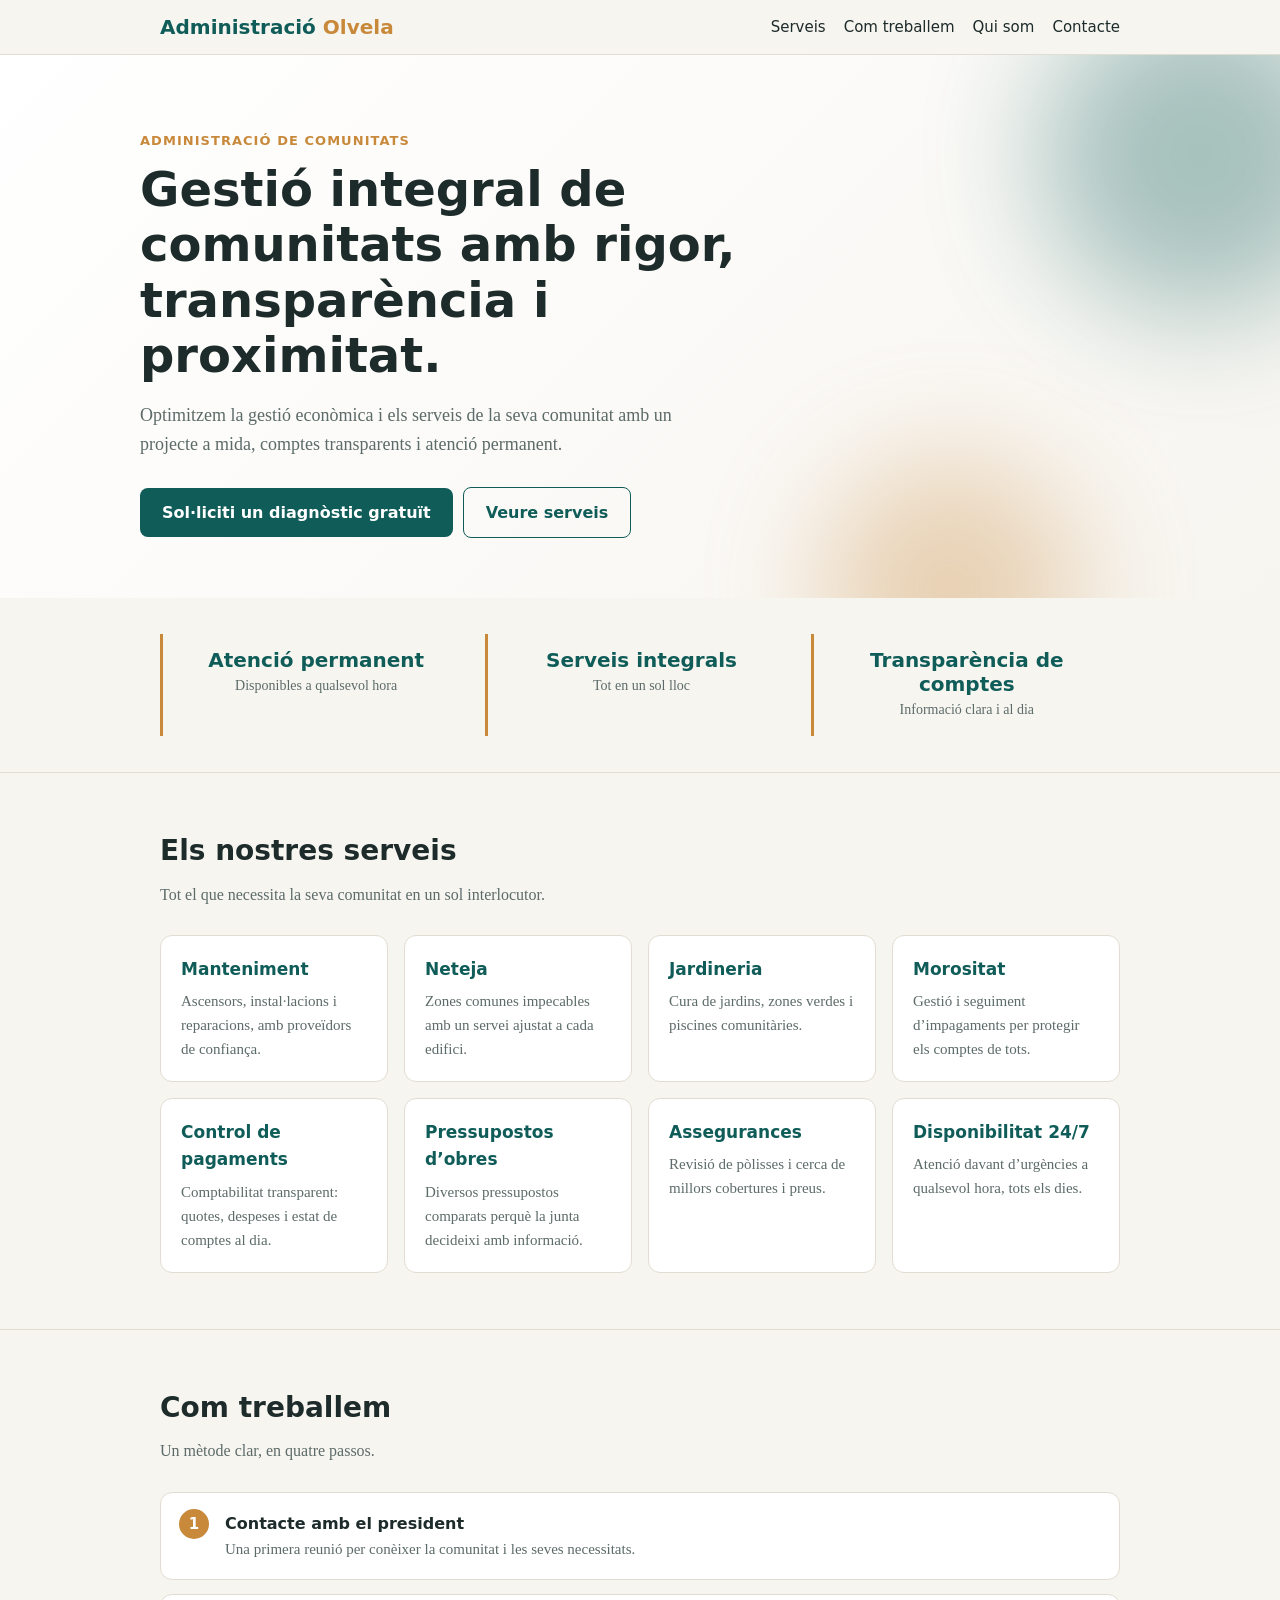
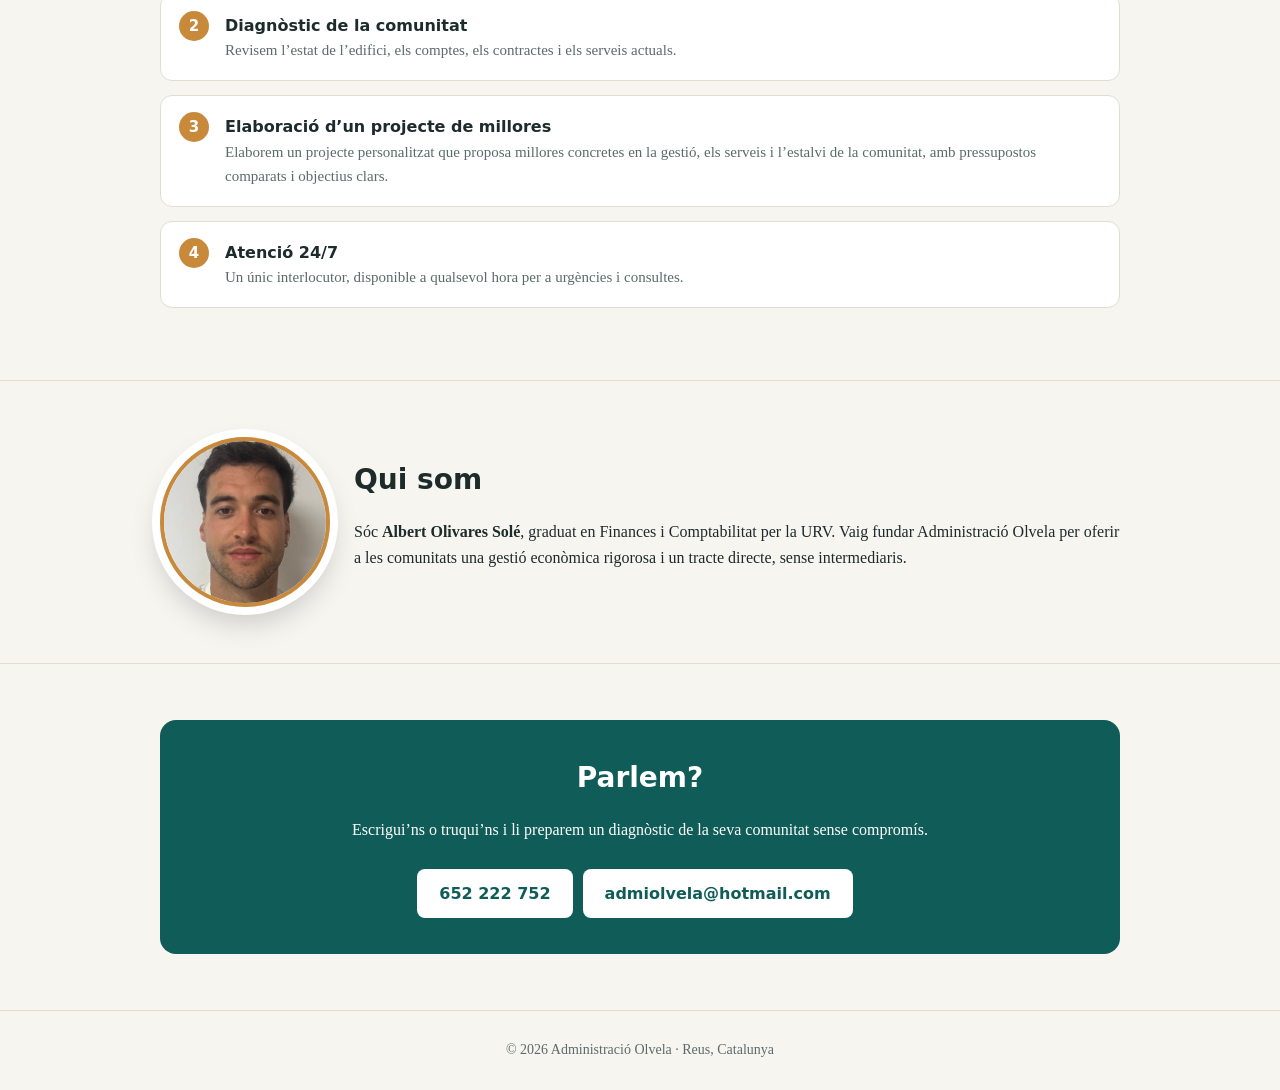
==== index.html @ a5966fa8 "Add files via upload" ====
<!DOCTYPE html>
<html lang="ca">
<head>
<meta charset="utf-8">
<meta name="viewport" content="width=device-width, initial-scale=1, viewport-fit=cover">
<title>Administració Olvela · Administració de comunitats</title>
<style>
:root{--bg:#f7f5f0;--surf:#fff;--tx:#1d2b2a;--mut:#5c6b69;--ac:#0f5c58;--ac2:#c8893b;--bd:#e2ddd2;--on:#fff;
box-sizing:border-box;padding-top:env(safe-area-inset-top,0px);padding-bottom:env(safe-area-inset-bottom,0px)}
@media (prefers-color-scheme:dark){:root:not([data-theme="light"]){--bg:#111a19;--surf:#192625;--tx:#eef2f0;--mut:#9fb0ad;--ac:#4fb3aa;--ac2:#e0a85c;--bd:#2a3b39;--on:#0b1312}}
:root[data-theme="dark"]{--bg:#111a19;--surf:#192625;--tx:#eef2f0;--mut:#9fb0ad;--ac:#4fb3aa;--ac2:#e0a85c;--bd:#2a3b39;--on:#0b1312}
html{scroll-padding-top:env(safe-area-inset-top,0px);scroll-behavior:smooth}
*{box-sizing:border-box}
body{margin:0;background:var(--bg);color:var(--tx);font:16px/1.6 Georgia,"Times New Roman",serif}
h1,h2,h3,nav,.btn,.tag{font-family:system-ui,-apple-system,"Segoe UI",sans-serif}
.w{max-width:1000px;margin:0 auto;padding:0 20px}
header{border-bottom:1px solid var(--bd);background:var(--bg)}
header .w{display:flex;justify-content:space-between;align-items:center;padding-top:14px;padding-bottom:14px;flex-wrap:wrap;gap:10px}
.logo{font:700 20px system-ui,sans-serif;color:var(--ac);text-decoration:none}
.logo span{color:var(--ac2)}
nav a{margin-left:18px;color:var(--tx);text-decoration:none;font-size:15px}
.hero{padding:72px 0 60px}
.tag{display:inline-block;font-size:13px;letter-spacing:.08em;text-transform:uppercase;color:var(--ac2);font-weight:600}
h1{font-size:clamp(30px,6vw,48px);line-height:1.15;margin:10px 0 16px;max-width:680px}
.hero p{max-width:560px;color:var(--mut);font-size:18px}
.btn{display:inline-block;background:var(--ac);color:var(--on);padding:12px 22px;border-radius:8px;text-decoration:none;font-weight:600;margin:10px 10px 0 0}
.btn.o{background:none;color:var(--ac);border:1.5px solid var(--ac)}
section{padding:56px 0;border-top:1px solid var(--bd)}
h2{font-size:28px;margin:0 0 8px}
.sub{color:var(--mut);margin:0 0 28px}
.grid{display:grid;grid-template-columns:repeat(auto-fit,minmax(210px,1fr));gap:16px}
.card{background:var(--surf);border:1px solid var(--bd);border-radius:12px;padding:20px}
.card h3{margin:0 0 6px;font-size:17px;color:var(--ac)}
.card p{margin:0;color:var(--mut);font-size:15px}
.steps{counter-reset:s;display:grid;gap:14px;padding:0;list-style:none}
.steps li{counter-increment:s;background:var(--surf);border:1px solid var(--bd);border-radius:12px;padding:18px 18px 18px 64px;position:relative}
.steps li::before{content:counter(s);position:absolute;left:18px;top:16px;width:30px;height:30px;border-radius:50%;background:var(--ac2);color:var(--on);font:700 15px/30px system-ui,sans-serif;text-align:center}
.steps b{font-family:system-ui,sans-serif}
.steps span{display:block;color:var(--mut);font-size:15px}
.about{display:grid;grid-template-columns:auto 1fr;gap:24px;align-items:center}
.ph{width:120px;height:120px;border-radius:50%;background:var(--surf);border:2px dashed var(--bd);display:grid;place-items:center;color:var(--mut);font:12px system-ui,sans-serif;text-align:center}
.cta{background:var(--ac);color:var(--on);border-radius:16px;padding:36px 28px;text-align:center}
.cta h2{color:var(--on)}
.cta a.btn{background:var(--on);color:var(--ac)}
footer{padding:28px 0;color:var(--mut);font-size:14px;text-align:center;border-top:1px solid var(--bd)}
@media(max-width:560px){.about{grid-template-columns:1fr}nav a{margin:0 14px 0 0}}

header{position:sticky;top:env(safe-area-inset-top,0px);z-index:20;backdrop-filter:blur(10px)}
.herobg{position:relative;overflow:hidden;background:linear-gradient(135deg,var(--surf),var(--bg))}
.herobg::before,.herobg::after{content:"";position:absolute;border-radius:50%;filter:blur(60px);opacity:.35;animation:fl 14s ease-in-out infinite alternate}
.herobg::before{width:320px;height:320px;background:var(--ac);right:-80px;top:-60px}
.herobg::after{width:260px;height:260px;background:var(--ac2);right:200px;bottom:-120px;animation-delay:-6s}
@keyframes fl{to{transform:translate(-40px,30px) scale(1.15)}}
.hero{position:relative;z-index:1}
.hero h1,.hero p,.hero .btn,.hero .tag{animation:up .8s both}
.hero h1{animation-delay:.1s}.hero p{animation-delay:.25s}.hero .btn{animation-delay:.4s}
@keyframes up{from{opacity:0;transform:translateY(24px)}}
.stats{display:grid;grid-template-columns:repeat(auto-fit,minmax(180px,1fr));gap:16px;padding-top:36px;padding-bottom:36px}
.stat{text-align:center;padding:14px;border-left:3px solid var(--ac2)}
.stat b{display:block;font:700 20px system-ui,sans-serif;color:var(--ac)}
.stat span{color:var(--mut);font-size:14px}
.card{transition:transform .25s,box-shadow .25s,border-color .25s}
.card:hover{transform:translateY(-6px);box-shadow:0 12px 28px rgba(0,0,0,.12);border-color:var(--ac)}
.steps li{transition:transform .25s,border-color .25s}
.steps li:hover{transform:translateX(8px);border-color:var(--ac2)}
.btn{transition:transform .2s,box-shadow .2s}
.btn:hover{transform:translateY(-2px);box-shadow:0 8px 18px rgba(0,0,0,.18)}
.photo{width:170px;height:170px;border-radius:50%;object-fit:cover;border:4px solid var(--ac2);box-shadow:0 0 0 8px var(--surf),0 14px 30px rgba(0,0,0,.2);transition:transform .4s}
.photo:hover{transform:scale(1.06) rotate(-2deg)}
.js .rv{opacity:0;transform:translateY(28px);transition:opacity .7s,transform .7s}
.js .rv.in{opacity:1;transform:none}
@media(prefers-reduced-motion:reduce){*{animation:none!important;transition:none!important}.js .rv{opacity:1;transform:none}}
</style>
</head>
<body>
<header><div class="w">
<a class="logo" href="#inici">Administració <span>Olvela</span></a>
<nav><a href="#serveis">Serveis</a><a href="#proces">Com treballem</a><a href="#qui">Qui som</a><a href="#contacte">Contacte</a></nav>
</div></header>

<main id="inici">
<div class="herobg"><div class="w hero">
<span class="tag">Administració de comunitats</span>
<h1>Gestió integral de comunitats amb rigor, transparència i proximitat.</h1>
<p>Optimitzem la gestió econòmica i els serveis de la seva comunitat amb un projecte a mida, comptes transparents i atenció permanent.</p>
<a class="btn" href="#contacte">Sol·liciti un diagnòstic gratuït</a><a class="btn o" href="#serveis">Veure serveis</a>
</div></div>
<div class="w stats">
<div class="stat rv"><b>Atenció permanent</b><span>Disponibles a qualsevol hora</span></div>
<div class="stat rv"><b>Serveis integrals</b><span>Tot en un sol lloc</span></div>
<div class="stat rv"><b>Transparència de comptes</b><span>Informació clara i al dia</span></div>
</div>

<section id="serveis"><div class="w">
<h2 class="rv">Els nostres serveis</h2>
<p class="sub">Tot el que necessita la seva comunitat en un sol interlocutor.</p>
<div class="grid">
<div class="card rv"><h3>Manteniment</h3><p>Ascensors, instal·lacions i reparacions, amb proveïdors de confiança.</p></div>
<div class="card rv"><h3>Neteja</h3><p>Zones comunes impecables amb un servei ajustat a cada edifici.</p></div>
<div class="card rv"><h3>Jardineria</h3><p>Cura de jardins, zones verdes i piscines comunitàries.</p></div>
<div class="card rv"><h3>Morositat</h3><p>Gestió i seguiment d’impagaments per protegir els comptes de tots.</p></div>
<div class="card rv"><h3>Control de pagaments</h3><p>Comptabilitat transparent: quotes, despeses i estat de comptes al dia.</p></div>
<div class="card rv"><h3>Pressupostos d’obres</h3><p>Diversos pressupostos comparats perquè la junta decideixi amb informació.</p></div>
<div class="card rv"><h3>Assegurances</h3><p>Revisió de pòlisses i cerca de millors cobertures i preus.</p></div>
<div class="card rv"><h3>Disponibilitat 24/7</h3><p>Atenció davant d’urgències a qualsevol hora, tots els dies.</p></div>
</div></div></section>

<section id="proces"><div class="w">
<h2 class="rv">Com treballem</h2>
<p class="sub">Un mètode clar, en quatre passos.</p>
<ol class="steps">
<li class="rv"><b>Contacte amb el president</b><span>Una primera reunió per conèixer la comunitat i les seves necessitats.</span></li>
<li class="rv"><b>Diagnòstic de la comunitat</b><span>Revisem l’estat de l’edifici, els comptes, els contractes i els serveis actuals.</span></li>
<li class="rv"><b>Elaboració d’un projecte de millores</b><span>Elaborem un projecte personalitzat que proposa millores concretes en la gestió, els serveis i l’estalvi de la comunitat, amb pressupostos comparats i objectius clars.</span></li>
<li class="rv"><b>Atenció 24/7</b><span>Un únic interlocutor, disponible a qualsevol hora per a urgències i consultes.</span></li>
</ol></div></section>

<section id="qui"><div class="w about">
<img class="photo rv" src="[data-uri]" alt="Albert Olivares Solé">
<div><h2 class="rv">Qui som</h2>
<p>Sóc <b>Albert Olivares Solé</b>, graduat en Finances i Comptabilitat per la URV. Vaig fundar Administració Olvela per oferir a les comunitats una gestió econòmica rigorosa i un tracte directe, sense intermediaris.</p></div>
</div></section>

<section id="contacte"><div class="w">
<div class="cta">
<h2 class="rv">Parlem?</h2>
<p>Escrigui’ns o truqui’ns i li preparem un diagnòstic de la seva comunitat sense compromís.</p>
<a class="btn" href="tel:+34652222752">652 222 752</a><a class="btn" href="mailto:admiolvela@hotmail.com?subject=Sol%C2%B7licitud%20de%20diagn%C3%B2stic">admiolvela@hotmail.com</a>
</div></div></section>
</main>
<footer><div class="w">© 2026 Administració Olvela · Reus, Catalunya</div></footer>
<script>
document.documentElement.classList.add('js');
try{var io=new IntersectionObserver(function(e){e.forEach(function(x){if(x.isIntersecting){x.target.classList.add('in');io.unobserve(x.target)}})},{threshold:.15});
document.querySelectorAll('.rv').forEach(function(el,i){el.style.transitionDelay=(i%4)*80+'ms';io.observe(el)})}
catch(e){document.querySelectorAll('.rv').forEach(function(el){el.classList.add('in')})}
</script>
</body>
</html>
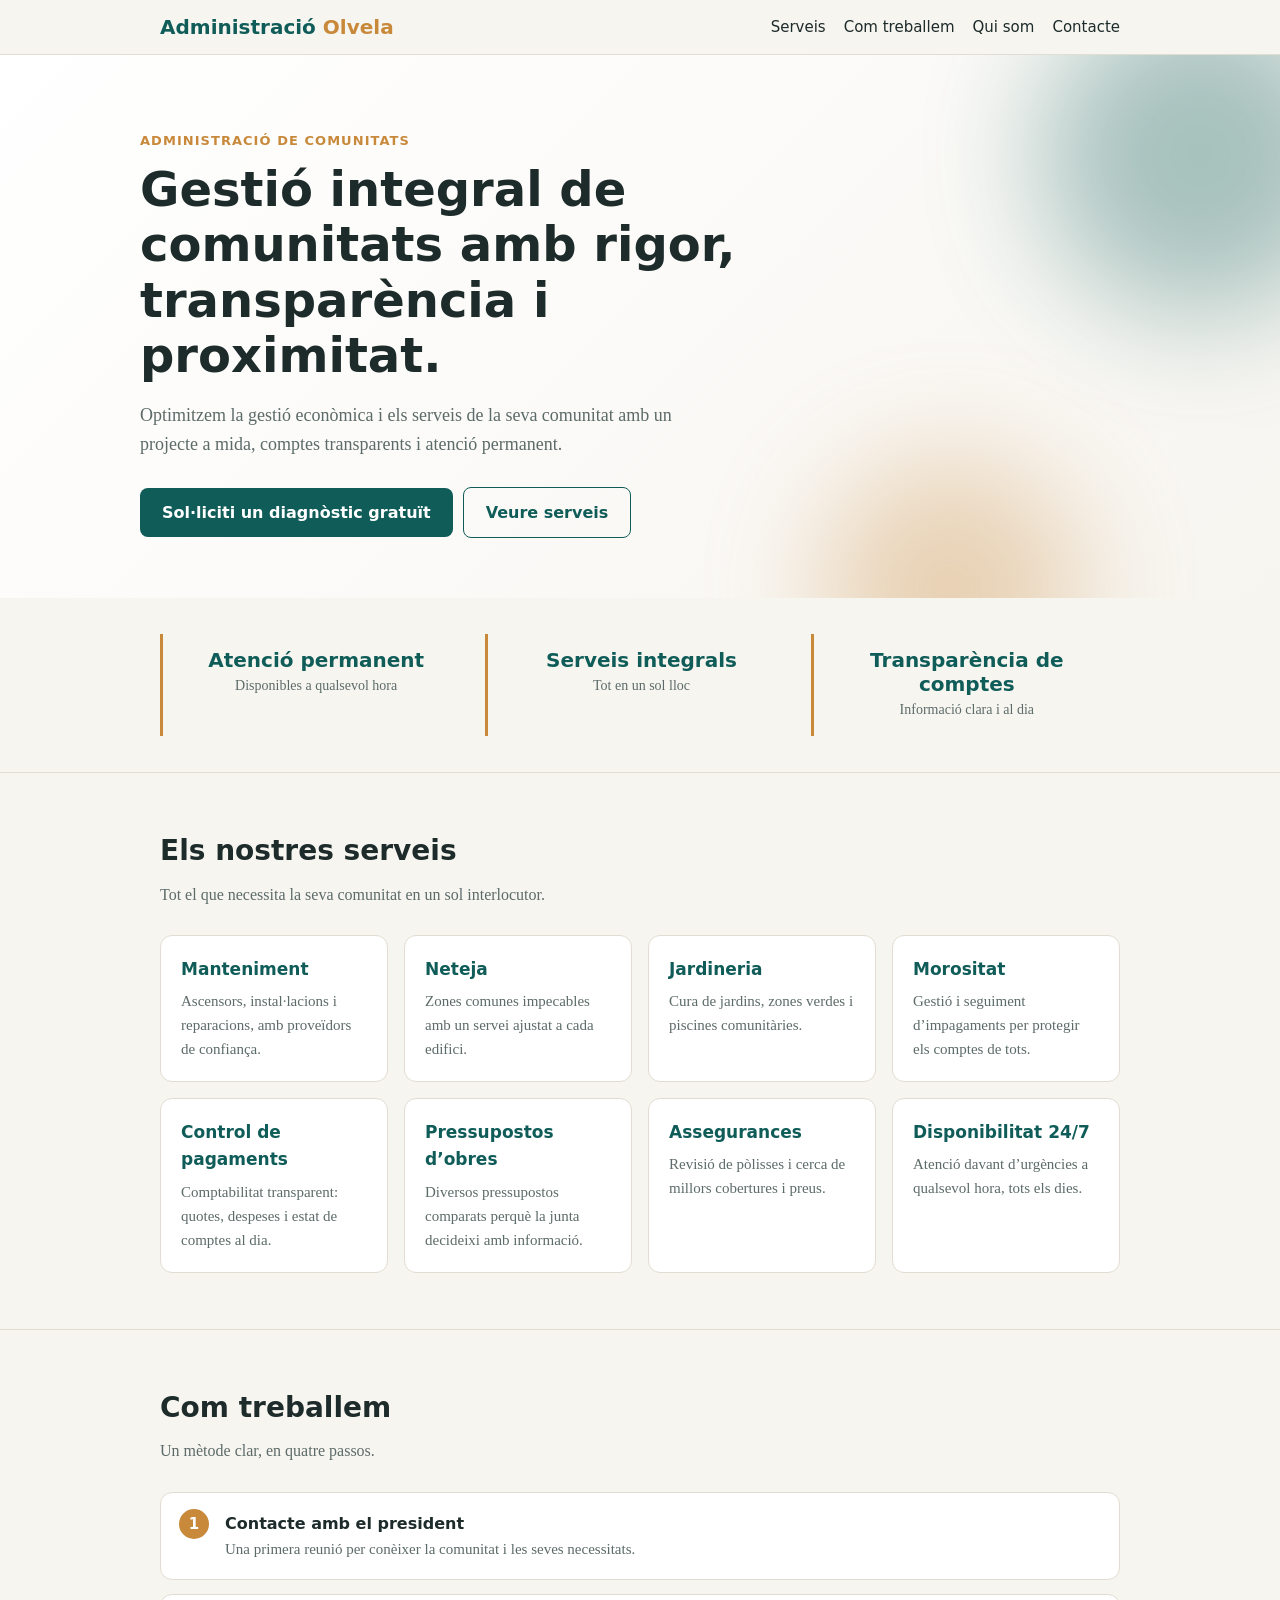
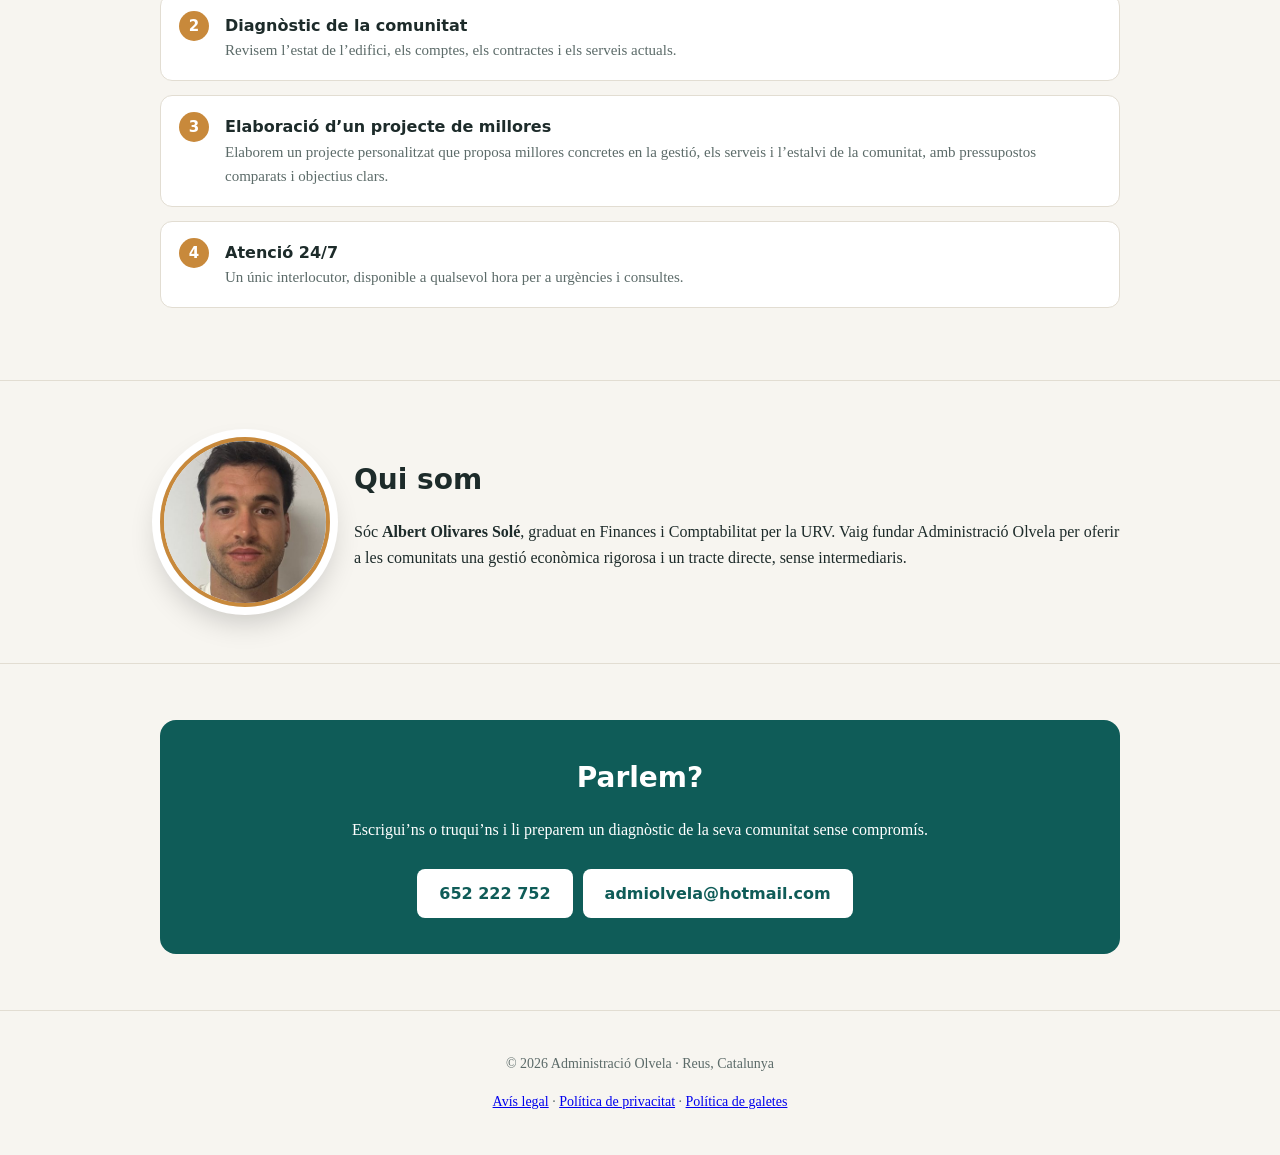
==== commit 629e05be: "Update index.html" ====
--- a/index.html
+++ b/index.html
@@ -128,7 +128,17 @@
 <a class="btn" href="tel:+34652222752">652 222 752</a><a class="btn" href="mailto:admiolvela@hotmail.com?subject=Sol%C2%B7licitud%20de%20diagn%C3%B2stic">admiolvela@hotmail.com</a>
 </div></div></section>
 </main>
-<footer><div class="w">© 2026 Administració Olvela · Reus, Catalunya</div></footer>
+<footer>
+  <div class="w" style="text-align:center;">
+    <p>© 2026 Administració Olvela · Reus, Catalunya</p>
+
+    <p style="margin-top:15px;">
+      <a href="avis-legal.html">Avís legal</a> ·
+      <a href="politica-privacitat.html">Política de privacitat</a> ·
+      <a href="politica-galetes.html">Política de galetes</a>
+    </p>
+  </div>
+</footer>
 <script>
 document.documentElement.classList.add('js');
 try{var io=new IntersectionObserver(function(e){e.forEach(function(x){if(x.isIntersecting){x.target.classList.add('in');io.unobserve(x.target)}})},{threshold:.15});
